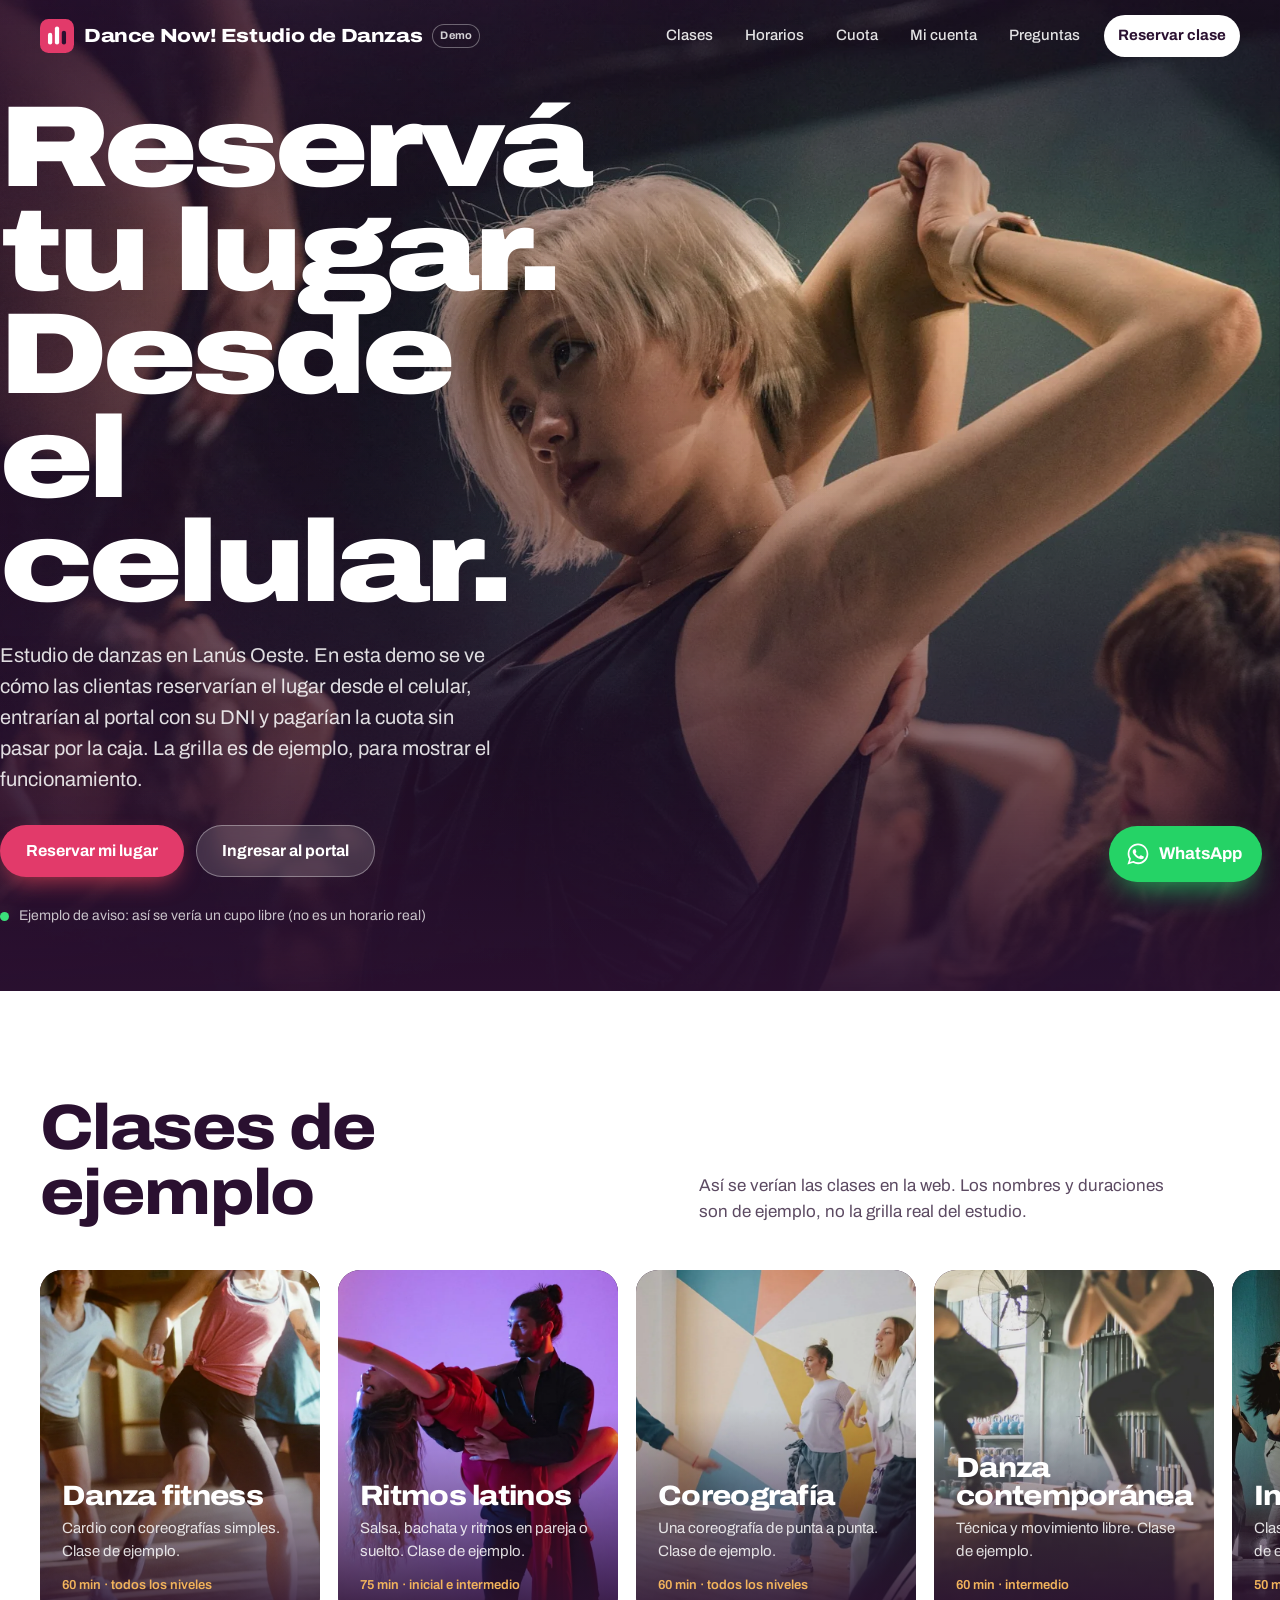
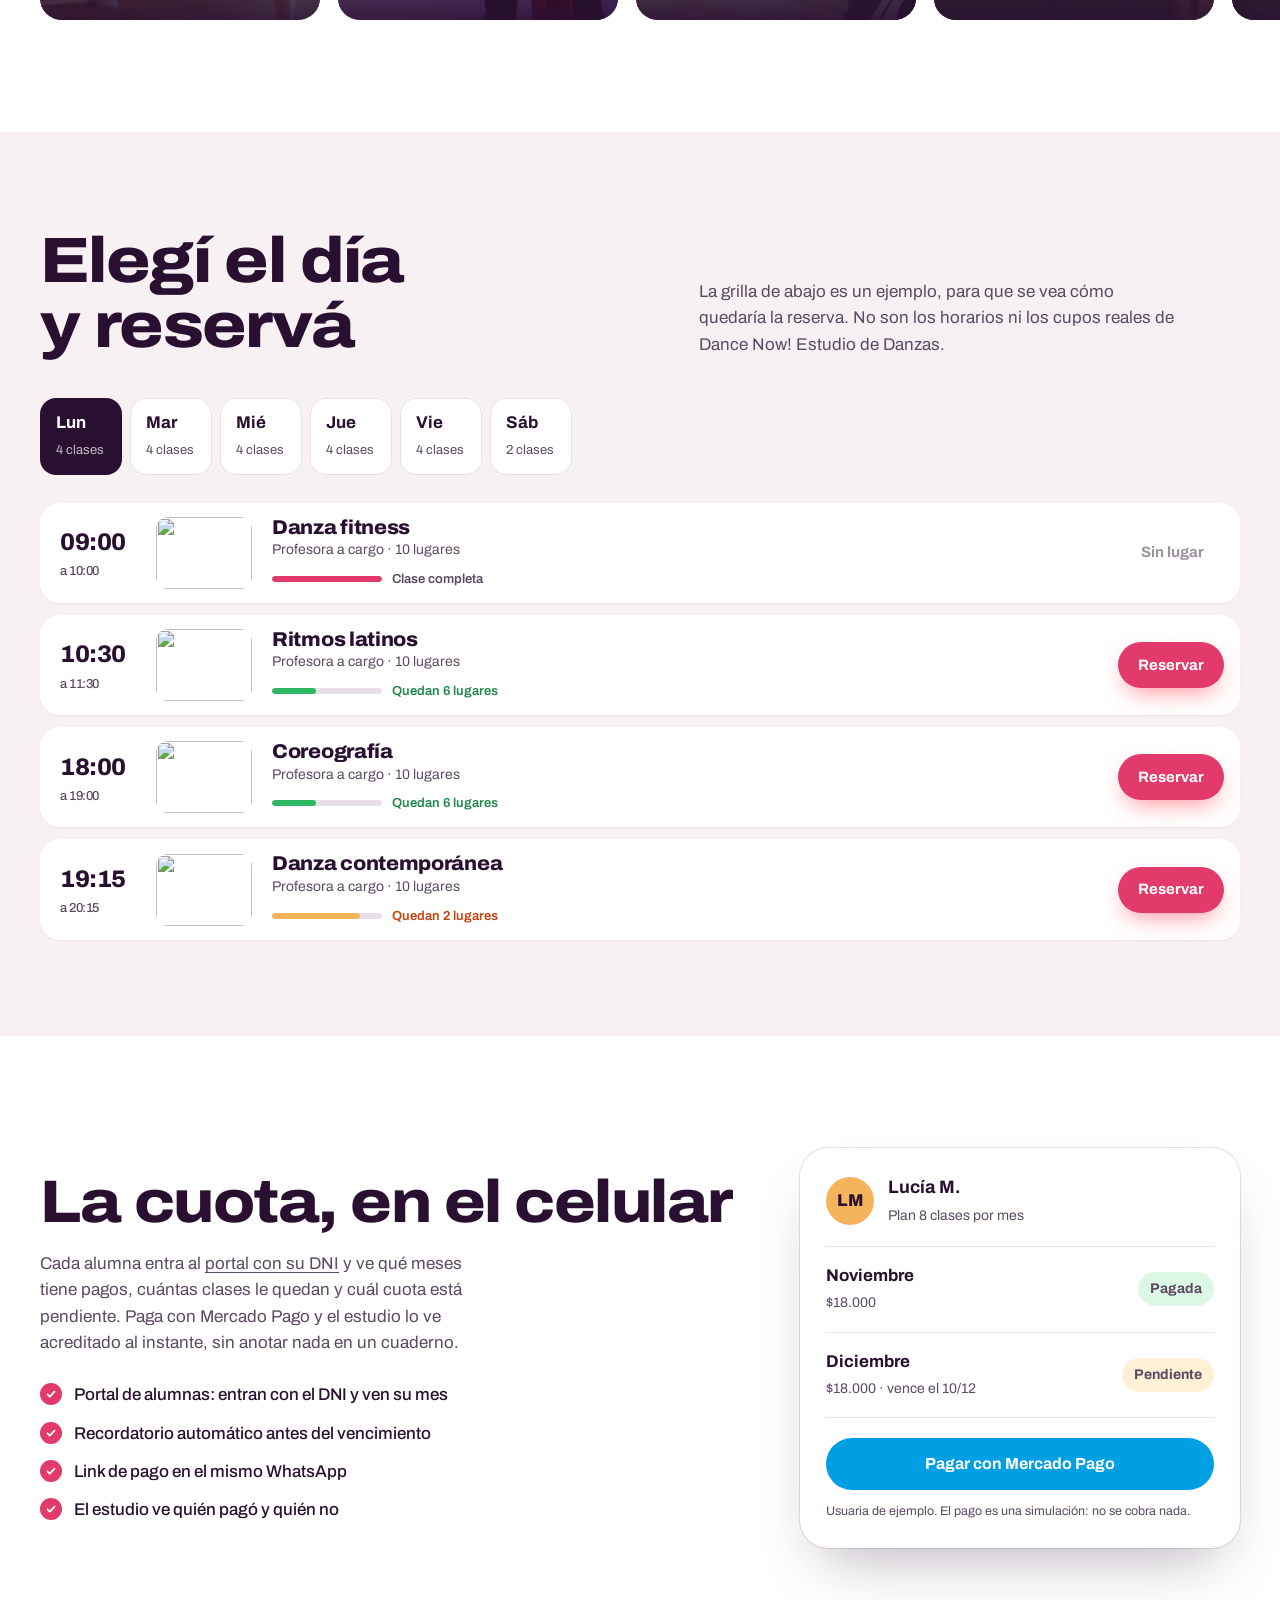
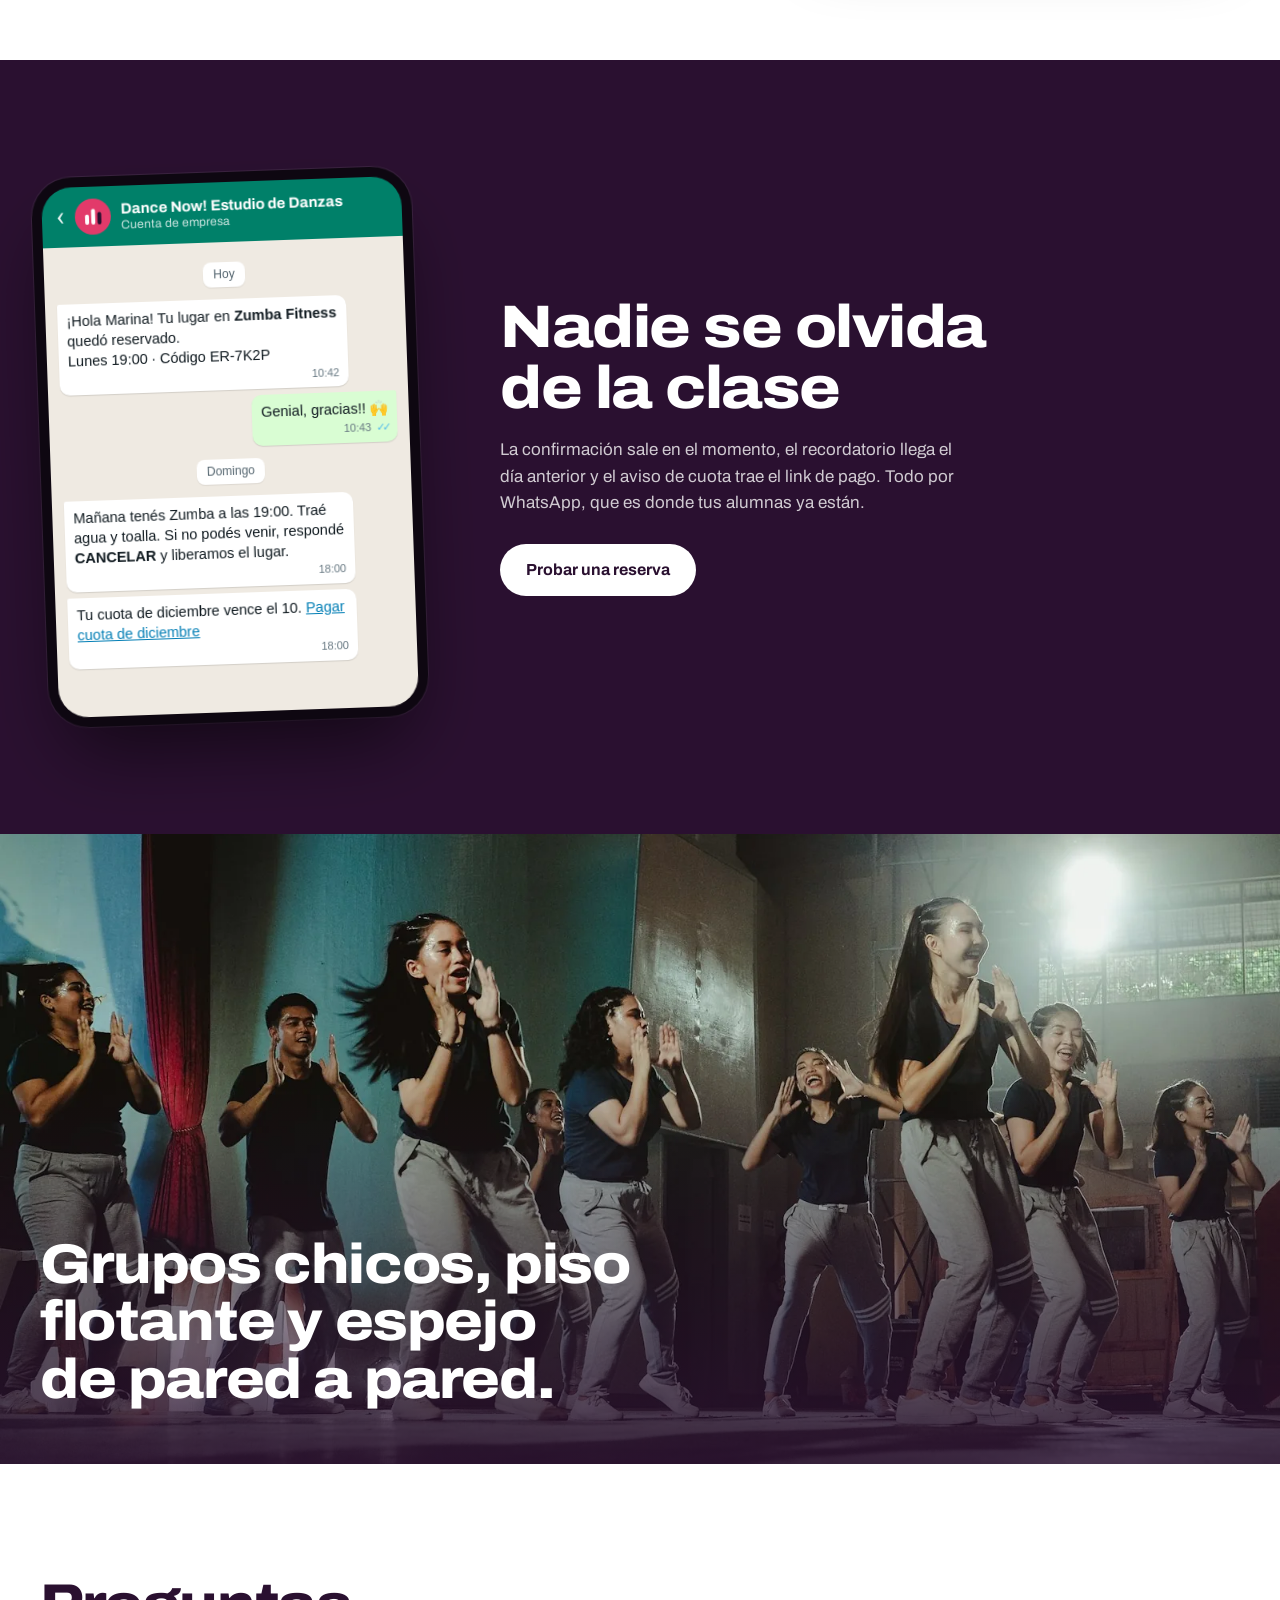
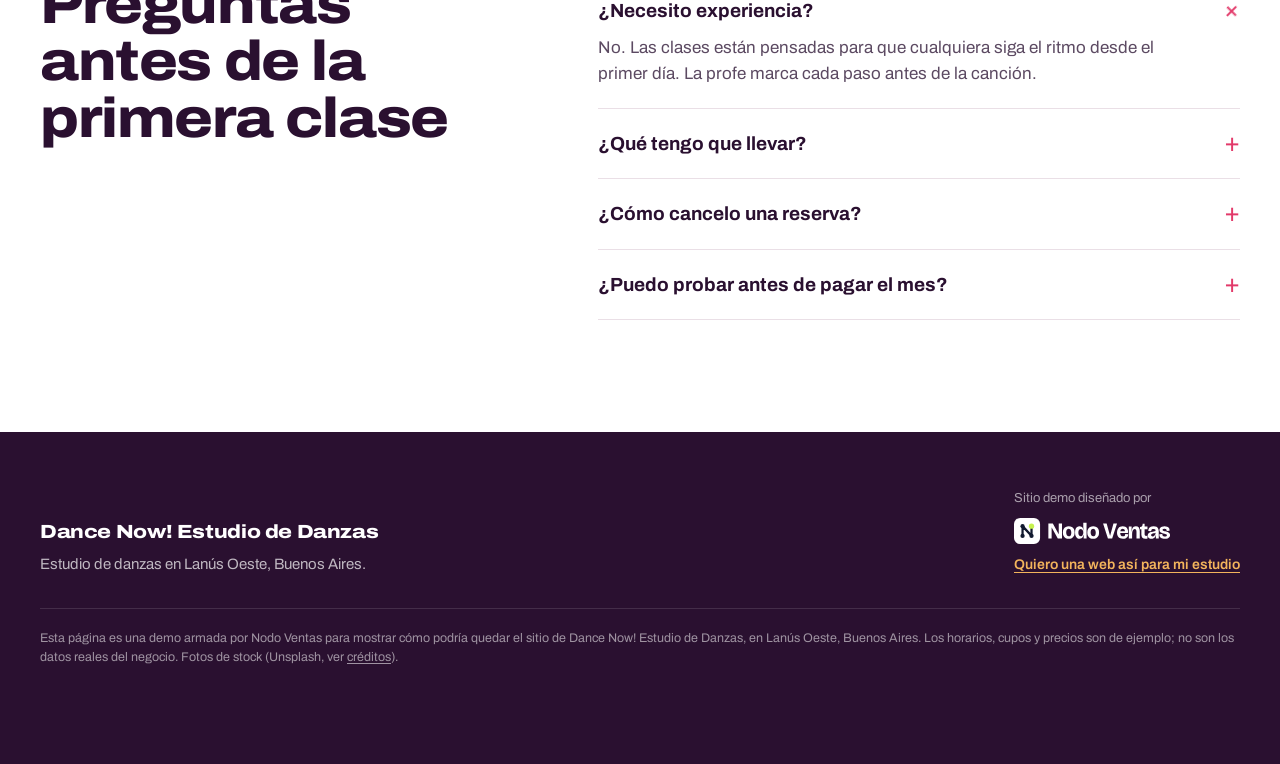
==== index.html @ 541736d0 "Demo personalizada de Nodo Ventas: demo-dance-now-lanus" ====
<!DOCTYPE html>
<html lang="es-AR">
<head>
  <meta charset="utf-8">
  <meta name="viewport" content="width=device-width, initial-scale=1, viewport-fit=cover">
  <title>Dance Now! Estudio de Danzas · Lanús Oeste</title>
  <meta name="description" content="Demo de Nodo Ventas para Dance Now! Estudio de Danzas, estudio de danzas en Lanús Oeste: reserva desde el celular, portal y cuota. Horarios y precios de ejemplo.">
  <meta name="robots" content="noindex, nofollow">
  <meta name="theme-color" content="#2A1030">
  <link rel="icon" href="favicon.svg" type="image/svg+xml">
  <link rel="preconnect" href="https://fonts.googleapis.com">
  <link rel="preconnect" href="https://fonts.gstatic.com" crossorigin>
  <link href="https://fonts.googleapis.com/css2?family=Archivo:wdth,wght@62..125,400..900&display=swap" rel="stylesheet">
  <link rel="preload" as="image" href="img/hero.webp">
  <link rel="stylesheet" href="styles.css">
</head>
<body>
  <a class="skip" href="#contenido">Saltar al contenido</a>

  <header class="site-header" id="top">
    <div class="wrap header-inner">
      <a class="brand" href="#inicio" aria-label="Dance Now! Estudio de Danzas, inicio">
        <svg class="brand-mark" viewBox="0 0 64 64" aria-hidden="true"><rect width="64" height="64" rx="16" fill="#E23A6A"/><rect x="15" y="26" width="8" height="22" rx="4" fill="#fff"/><rect x="28" y="14" width="8" height="34" rx="4" fill="#fff"/><rect x="41" y="22" width="8" height="26" rx="4" fill="#2A1030"/></svg>
        <span class="brand-name">Dance Now! Estudio de Danzas</span>
      </a>
      <a class="demo-tag" href="oferta/" title="Sitio demo hecho por Nodo Ventas">Demo</a>
      <button class="menu-btn" type="button" aria-expanded="false" aria-controls="nav" aria-label="Abrir menú"><span></span><span></span></button>
      <nav class="nav" id="nav">
        <a href="#clases">Clases</a>
        <a href="#horarios">Horarios</a>
        <a href="#cuota">Cuota</a>
        <a href="mi-cuenta/">Mi cuenta</a>
        <a href="#preguntas">Preguntas</a>
        <a class="nav-cta" href="#horarios">Reservar clase</a>
      </nav>
    </div>
  </header>

  <main id="contenido">
    <section class="hero" id="inicio">
      <img class="hero-img" src="img/hero.webp" alt="Alumna bailando con los brazos en alto en una clase" width="1920" height="1280" fetchpriority="high">
      <div class="hero-shade" aria-hidden="true"></div>
      <div class="wrap hero-inner no-video">
        <div class="hero-copy">
        <h1 class="hero-title"><span>Reservá tu lugar.</span> <span>Desde el celular.</span></h1>
        <p class="hero-lead">Estudio de danzas en Lanús Oeste. En esta demo se ve cómo las clientas reservarían el lugar desde el celular, entrarían al portal con su DNI y pagarían la cuota sin pasar por la caja. La grilla es de ejemplo, para mostrar el funcionamiento.</p>
        <div class="hero-actions">
          <a class="btn btn-coral" href="#horarios">Reservar mi lugar</a>
          <a class="btn btn-glass" href="mi-cuenta/">Ingresar al portal</a>
        </div>
        <p class="hero-meta"><span class="live-dot" aria-hidden="true"></span> Ejemplo de aviso: así se vería un cupo libre (no es un horario real)</p>
        </div>
      </div>
    </section>

    <section class="clases" id="clases" aria-labelledby="clases-title">
      <div class="wrap section-head">
        <h2 id="clases-title">Clases de ejemplo</h2>
        <p>Así se verían las clases en la web. Los nombres y duraciones son de ejemplo, no la grilla real del estudio.</p>
      </div>
      <div class="rail" tabindex="0" aria-label="Clases del estudio">
        <article class="class-tile">
          <img src="img/clase-zumba.webp" alt="Grupo de alumnas bailando en un salón con piso de madera" loading="lazy" width="1200" height="900">
          <div class="tile-copy"><h3>Danza fitness</h3><p>Cardio con coreografías simples. Clase de ejemplo.</p><span class="tile-meta">60 min · todos los niveles</span></div>
        </article>
        <article class="class-tile">
          <img src="img/clase-latino.webp" alt="Pareja bailando un ritmo latino" loading="lazy" width="1200" height="900">
          <div class="tile-copy"><h3>Ritmos latinos</h3><p>Salsa, bachata y ritmos en pareja o suelto. Clase de ejemplo.</p><span class="tile-meta">75 min · inicial e intermedio</span></div>
        </article>
        <article class="class-tile">
          <img src="img/clase-coreo.webp" alt="Grupo bailando una coreografía en el estudio" loading="lazy" width="1200" height="900">
          <div class="tile-copy"><h3>Coreografía</h3><p>Una coreografía de punta a punta. Clase de ejemplo.</p><span class="tile-meta">60 min · todos los niveles</span></div>
        </article>
        <article class="class-tile">
          <img src="img/clase-funcional.webp" alt="Alumna entrenando con intensidad" loading="lazy" width="1200" height="900">
          <div class="tile-copy"><h3>Danza contemporánea</h3><p>Técnica y movimiento libre. Clase de ejemplo.</p><span class="tile-meta">60 min · intermedio</span></div>
        </article>
        <article class="class-tile">
          <img src="img/grupo-hiphop.webp" alt="Grupo frente al espejo" loading="lazy" width="1200" height="900">
          <div class="tile-copy"><h3>Infantil</h3><p>Clases para nenes y nenas. Clase de ejemplo.</p><span class="tile-meta">50 min · inicial</span></div>
        </article>
        <article class="class-tile">
          <img src="img/clase-stretch.webp" alt="Alumna estirando" loading="lazy" width="1200" height="900">
          <div class="tile-copy"><h3>Estiramiento</h3><p>Movilidad y cierre. Clase de ejemplo.</p><span class="tile-meta">45 min · todos los niveles</span></div>
        </article>
      </div>
    </section>

    <section class="horarios" id="horarios" aria-labelledby="horarios-title">
      <div class="wrap">
        <div class="section-head">
          <h2 id="horarios-title">Elegí el día y reservá</h2>
          <p>La grilla de abajo es un ejemplo, para que se vea cómo quedaría la reserva. No son los horarios ni los cupos reales de Dance Now! Estudio de Danzas.</p>
        </div>
        <div class="days" role="tablist" aria-label="Día de la semana" id="days"></div>
        <div class="schedule" id="schedule" role="tabpanel" aria-live="polite"></div>
      </div>
    </section>

    <section class="cuota" id="cuota" aria-labelledby="cuota-title">
      <div class="wrap cuota-grid">
        <div class="cuota-copy">
          <h2 id="cuota-title">La cuota, en el celular</h2>
          <p>Cada alumna entra al <a href="mi-cuenta/">portal con su DNI</a> y ve qué meses tiene pagos, cuántas clases le quedan y cuál cuota está pendiente. Paga con Mercado Pago y el estudio lo ve acreditado al instante, sin anotar nada en un cuaderno.</p>
          <ul class="ticks">
            <li>Portal de alumnas: entran con el DNI y ven su mes</li>
            <li>Recordatorio automático antes del vencimiento</li>
            <li>Link de pago en el mismo WhatsApp</li>
            <li>El estudio ve quién pagó y quién no</li>
          </ul>
        </div>
        <div class="account" aria-label="Cuenta de alumna de ejemplo">
          <div class="account-head">
            <div class="avatar" aria-hidden="true">LM</div>
            <div><strong>Lucía M.</strong><span>Plan 8 clases por mes</span></div>
          </div>
          <div class="fee-row"><div><strong>Noviembre</strong><span>$18.000</span></div><span class="badge badge-ok">Pagada</span></div>
          <div class="fee-row" id="fee-dic"><div><strong>Diciembre</strong><span>$18.000 · vence el 10/12</span></div><span class="badge badge-pend" id="badge-dic">Pendiente</span></div>
          <button class="btn btn-mp" type="button" id="btn-mp">Pagar con Mercado Pago</button>
          <p class="fine-print">Usuaria de ejemplo. El pago es una simulación: no se cobra nada.</p>
        </div>
      </div>
    </section>

    <section class="avisos" aria-labelledby="avisos-title">
      <div class="wrap avisos-grid">
        <div class="phone" aria-hidden="true">
          <div class="wa-top"><span class="wa-back">‹</span><span class="wa-ava"><svg viewBox="0 0 64 64"><rect width="64" height="64" rx="32" fill="#E23A6A"/><rect x="18" y="28" width="7" height="18" rx="3.5" fill="#fff"/><rect x="29" y="18" width="7" height="28" rx="3.5" fill="#fff"/><rect x="40" y="24" width="7" height="22" rx="3.5" fill="#2A1030"/></svg></span><span class="wa-name"><b>Dance Now! Estudio de Danzas</b><small>Cuenta de empresa</small></span></div>
          <div class="wa-body">
            <div class="wa-day">Hoy</div>
            <div class="bubble in"><p>¡Hola Marina! Tu lugar en <b>Zumba Fitness</b> quedó reservado.<br>Lunes 19:00 · Código ER-7K2P</p><time>10:42</time></div>
            <div class="bubble out"><p>Genial, gracias!! 🙌</p><time>10:43 <span class="ticks-blue">✓✓</span></time></div>
            <div class="wa-day">Domingo</div>
            <div class="bubble in"><p>Mañana tenés Zumba a las 19:00. Traé agua y toalla. Si no podés venir, respondé <b>CANCELAR</b> y liberamos el lugar.</p><time>18:00</time></div>
            <div class="bubble in"><p>Tu cuota de diciembre vence el 10. <span class="wa-link">Pagar cuota de diciembre</span></p><time>18:00</time></div>
          </div>
        </div>
        <div class="avisos-copy">
          <h2 id="avisos-title">Nadie se olvida de la clase</h2>
          <p>La confirmación sale en el momento, el recordatorio llega el día anterior y el aviso de cuota trae el link de pago. Todo por WhatsApp, que es donde tus alumnas ya están.</p>
          <a class="btn btn-ink" href="#horarios">Probar una reserva</a>
        </div>
      </div>
    </section>

    <section class="sala" aria-label="El estudio">
      <img src="img/grupo-hiphop.webp" alt="Grupo bailando una coreografía frente al espejo" loading="lazy" width="1600" height="1000">
      <div class="wrap sala-copy">
        <h2>Grupos chicos, piso flotante y espejo de pared a pared.</h2>
      </div>
    </section>

    <section class="faq" id="preguntas" aria-labelledby="faq-title">
      <div class="wrap faq-grid">
        <h2 id="faq-title">Preguntas antes de la primera clase</h2>
        <div>
          <details open><summary>¿Necesito experiencia?</summary><p>No. Las clases están pensadas para que cualquiera siga el ritmo desde el primer día. La profe marca cada paso antes de la canción.</p></details>
          <details><summary>¿Qué tengo que llevar?</summary><p>Zapatillas cómodas, ropa para moverte, agua y una toalla chica. Las colchonetas las pone el estudio.</p></details>
          <details><summary>¿Cómo cancelo una reserva?</summary><p>Respondé CANCELAR al WhatsApp de confirmación hasta 2 horas antes. El lugar se libera para otra alumna.</p></details>
          <details><summary>¿Puedo probar antes de pagar el mes?</summary><p>Sí, la primera clase es de prueba. Reservala como cualquier otra y avisanos que es tu primera vez.</p></details>
        </div>
      </div>
    </section>
  </main>

  <footer class="site-footer">
    <div class="wrap footer-grid">
      <div class="footer-brand">
        <span class="brand-name">Dance Now! Estudio de Danzas</span>
        <p>Estudio de danzas en Lanús Oeste, Buenos Aires.</p>
      </div>
      <div class="made-by">
        <span>Sitio demo diseñado por</span>
        <a href="oferta/" aria-label="Nodo Ventas, ver la oferta"><img src="img/nodo/nodo-ventas-logo-blanco.svg" alt="Nodo Ventas" width="150" height="25"></a>
        <a class="made-link" href="oferta/">Quiero una web así para mi estudio</a>
      </div>
    </div>
    <p class="wrap legal">Esta página es una demo armada por Nodo Ventas para mostrar cómo podría quedar el sitio de Dance Now! Estudio de Danzas, en Lanús Oeste, Buenos Aires. Los horarios, cupos y precios son de ejemplo; no son los datos reales del negocio. Fotos de stock (Unsplash, ver <a href="CREDITS.md">créditos</a>).</p>
  </footer>

  <a class="wa-float" href="https://wa.me/5491100000000?text=Hola%21%20Quiero%20reservar%20una%20clase%20de%20prueba" id="btn-wa" target="_blank" rel="noopener" aria-label="Escribir por WhatsApp">
    <svg viewBox="0 0 32 32" aria-hidden="true"><path fill="currentColor" d="M16 3C9 3 3.3 8.6 3.3 15.6c0 2.4.7 4.7 1.9 6.7L3 29l6.9-2.1c1.9 1 4 1.6 6.1 1.6 7 0 12.7-5.6 12.7-12.6S23 3 16 3zm0 23.2c-1.9 0-3.8-.5-5.4-1.5l-.4-.2-4.1 1.2 1.2-4-.3-.4a10.4 10.4 0 0 1-1.6-5.6C5.4 9.9 10.1 5.3 16 5.3s10.6 4.6 10.6 10.3S21.9 26.2 16 26.2zm5.8-7.7c-.3-.2-1.9-.9-2.2-1-.3-.1-.5-.2-.7.2-.2.3-.8 1-1 1.2-.2.2-.4.2-.7.1-.3-.2-1.3-.5-2.5-1.6-.9-.8-1.6-1.8-1.7-2.1-.2-.3 0-.5.1-.6l.5-.6c.2-.2.2-.3.3-.6.1-.2 0-.4 0-.6l-1-2.4c-.3-.6-.5-.5-.7-.5h-.6c-.2 0-.6.1-.9.4-.3.3-1.2 1.1-1.2 2.7s1.2 3.2 1.4 3.4c.2.2 2.4 3.6 5.8 5 2.9 1.1 3.4.9 4 .8.6-.1 1.9-.8 2.2-1.5.3-.8.3-1.4.2-1.5-.1-.2-.3-.3-.6-.4z"/></svg>
    <span>WhatsApp</span>
  </a>

  <div class="modal" id="modal-reserva" hidden>
    <div class="sheet" role="dialog" aria-modal="true" aria-labelledby="reserva-titulo">
      <button class="sheet-x" type="button" data-close aria-label="Cerrar">×</button>
      <div id="reserva-form">
        <h2 id="reserva-titulo">Reservar lugar</h2>
        <p class="class-resume" id="reserva-resumen"></p>
        <label for="nombre">Tu nombre</label>
        <input id="nombre" name="nombre" autocomplete="name" required placeholder="Marina López">
        <label for="whatsapp">Tu WhatsApp</label>
        <input id="whatsapp" name="whatsapp" inputmode="tel" autocomplete="tel" required placeholder="362 455-0000">
        <button class="btn btn-coral btn-block" type="button" id="btn-confirmar">Confirmar reserva</button>
        <p class="fine-print">Demo: los datos quedan solo en este celular y no se envía ningún mensaje.</p>
      </div>
      <div id="reserva-ok" hidden>
        <div class="ok-head">
          <span class="ok-check" aria-hidden="true"><svg viewBox="0 0 24 24"><path d="M5 12.5l4.2 4.2L19 7" fill="none" stroke="currentColor" stroke-width="2.6" stroke-linecap="round" stroke-linejoin="round"/></svg></span>
          <div><h2>Lugar reservado</h2><p class="class-resume" id="ok-resumen"></p></div>
        </div>
        <p class="wa-label">Este WhatsApp le llega a la alumna:</p>
        <div class="wa-mini">
          <div class="wa-top"><span class="wa-ava"><svg viewBox="0 0 64 64"><rect width="64" height="64" rx="32" fill="#E23A6A"/><rect x="18" y="28" width="7" height="18" rx="3.5" fill="#fff"/><rect x="29" y="18" width="7" height="28" rx="3.5" fill="#fff"/><rect x="40" y="24" width="7" height="22" rx="3.5" fill="#2A1030"/></svg></span><span class="wa-name"><b>Dance Now! Estudio de Danzas</b><small>en línea</small></span></div>
          <div class="wa-body"><div class="bubble in" id="ok-wa"></div></div>
        </div>
        <button class="btn btn-ink btn-block" type="button" data-close>Listo</button>
      </div>
    </div>
  </div>

  <div class="modal" id="modal-pago" hidden>
    <div class="sheet" role="dialog" aria-modal="true" aria-labelledby="pago-titulo">
      <button class="sheet-x" type="button" data-close aria-label="Cerrar">×</button>
      <div id="pago-form">
        <h2 id="pago-titulo">Cuota de diciembre</h2>
        <p class="pay-amount">$18.000</p>
        <p class="class-resume">Plan 8 clases · Dance Now! Estudio de Danzas</p>
        <fieldset class="pay-methods">
          <legend>Medio de pago</legend>
          <label><input type="radio" name="pm" checked> Dinero en cuenta de Mercado Pago</label>
          <label><input type="radio" name="pm"> Tarjeta de débito o crédito</label>
        </fieldset>
        <button class="btn btn-mp btn-block" type="button" id="btn-pagar">Pagar $18.000</button>
        <p class="fine-print">Simulación de demo: no se abre un checkout real ni se cobra nada.</p>
      </div>
      <div id="pago-ok" hidden>
        <div class="ok-head">
          <span class="ok-check" aria-hidden="true"><svg viewBox="0 0 24 24"><path d="M5 12.5l4.2 4.2L19 7" fill="none" stroke="currentColor" stroke-width="2.6" stroke-linecap="round" stroke-linejoin="round"/></svg></span>
          <div><h2>Pago aprobado</h2><p class="class-resume">Diciembre quedó acreditado en tu cuenta.</p></div>
        </div>
        <button class="btn btn-ink btn-block" type="button" data-close>Volver</button>
      </div>
    </div>
  </div>

  <script src="app.js"></script>
</body>
</html>
---- styles.css ----
:root {
  --plum: #2A1030;
  --plum-2: #3D1848;
  --coral: #E23A6A;
  --coral-ink: #C41F52;
  --amber: #F3B45C;
  --paper: #FFFFFF;
  --mist: #F7F1F4;
  --ink: #2A1030;
  --ink-soft: #5C4A62;
  --line: #EADFE6;
  --mp: #009EE3;
  --wa: #25D366;
  --font: "Archivo", "Helvetica Neue", Arial, sans-serif;
  --max: 1200px;
  --ease: cubic-bezier(.16, 1, .3, 1);
}
*, *::before, *::after { box-sizing: border-box; }
html { scroll-behavior: smooth; -webkit-text-size-adjust: 100%; }
@media (prefers-reduced-motion: reduce) { html { scroll-behavior: auto; } *, *::before, *::after { animation: none !important; transition: none !important; } }
body { margin: 0; background: var(--paper); color: var(--ink); font-family: var(--font); font-size: 17px; line-height: 1.55; -webkit-font-smoothing: antialiased; font-variation-settings: "wdth" 100; }
::selection { background: var(--coral); color: #fff; }
img { max-width: 100%; display: block; }
a { color: inherit; text-underline-offset: .18em; }
button, input { font: inherit; color: inherit; }
button { cursor: pointer; }
:focus-visible { outline: 3px solid var(--amber); outline-offset: 3px; border-radius: 6px; }
h1, h2, h3 { margin: 0; line-height: 1.02; letter-spacing: -0.025em; font-weight: 800; font-stretch: 112%; font-variation-settings: "wdth" 112; text-wrap: balance; }
p { margin: 0; }
.wrap { width: min(var(--max), calc(100% - 40px)); margin-inline: auto; }
.skip { position: absolute; left: 12px; top: -48px; z-index: 100; background: var(--amber); color: var(--ink); padding: 8px 12px; border-radius: 8px; }
.skip:focus { top: 12px; }

/* header */
.site-header { position: fixed; inset: 0 0 auto; z-index: 40; color: #fff; transition: background .4s var(--ease), box-shadow .4s var(--ease); }
.site-header.solid { background: rgba(36, 16, 43, .92); backdrop-filter: saturate(1.4) blur(14px); box-shadow: 0 1px 0 rgba(255,255,255,.08); }
.header-inner { display: flex; align-items: center; justify-content: space-between; min-height: 72px; gap: 16px; }
.brand { display: inline-flex; align-items: center; gap: 10px; text-decoration: none; }
.brand-mark { width: 34px; height: 34px; }
.brand-name { font-weight: 800; font-size: 19px; letter-spacing: -0.02em; font-variation-settings: "wdth" 118; }
.nav { display: flex; align-items: center; gap: 4px; }
.nav a { text-decoration: none; font-size: 15px; font-weight: 500; padding: 9px 14px; border-radius: 999px; opacity: .88; transition: background .2s, opacity .2s; }
.nav a:hover { opacity: 1; background: rgba(255,255,255,.1); }
.nav .nav-cta { background: #fff; color: var(--plum); font-weight: 700; opacity: 1; margin-left: 6px; }
.nav .nav-cta:hover { background: var(--amber); }
.menu-btn { display: none; width: 44px; height: 44px; border: 0; border-radius: 12px; background: rgba(255,255,255,.12); position: relative; }
.menu-btn span { position: absolute; left: 13px; right: 13px; height: 2px; background: #fff; border-radius: 2px; transition: transform .3s var(--ease); }
.menu-btn span:first-child { top: 17px; } .menu-btn span:last-child { top: 25px; }
.menu-btn[aria-expanded="true"] span:first-child { transform: translateY(4px) rotate(45deg); }
.menu-btn[aria-expanded="true"] span:last-child { transform: translateY(-4px) rotate(-45deg); }
@media (max-width: 860px) {
  .menu-btn { display: block; }
  .nav { position: absolute; top: 72px; left: 12px; right: 12px; flex-direction: column; align-items: stretch; padding: 10px; border-radius: 18px; background: var(--plum); box-shadow: 0 24px 48px rgba(0,0,0,.35); opacity: 0; transform: translateY(-8px); pointer-events: none; transition: opacity .25s var(--ease), transform .25s var(--ease); }
  .nav.open { opacity: 1; transform: none; pointer-events: auto; }
  .nav a { padding: 14px 16px; font-size: 17px; }
  .nav .nav-cta { margin: 6px 0 0; text-align: center; }
}

/* buttons */
.btn { display: inline-flex; align-items: center; justify-content: center; gap: 8px; min-height: 52px; padding: 0 26px; border-radius: 999px; border: 0; font-weight: 700; font-size: 16px; text-decoration: none; transition: transform .2s var(--ease), background .2s, box-shadow .2s; }
.btn:active { transform: scale(.97); }
.btn-coral { background: var(--coral); color: #fff; box-shadow: 0 10px 24px -8px rgba(255,77,94,.7); }
.btn-coral:hover { background: var(--coral-ink); }
.btn-glass { background: rgba(255,255,255,.14); color: #fff; backdrop-filter: blur(8px); box-shadow: inset 0 0 0 1px rgba(255,255,255,.35); }
.btn-glass:hover { background: rgba(255,255,255,.24); }
.btn-ink { background: var(--plum); color: #fff; }
.btn-ink:hover { background: var(--plum-2); }
.btn-mp { background: var(--mp); color: #fff; }
.btn-mp:hover { background: #0088c4; }
.btn-ghost { background: transparent; box-shadow: inset 0 0 0 1.5px var(--line); color: var(--ink); }
.btn-block { width: 100%; }
.btn[disabled] { opacity: .45; cursor: not-allowed; box-shadow: none; }

/* hero */
.hero { position: relative; min-height: 100svh; display: flex; align-items: flex-end; color: #fff; overflow: hidden; background: var(--plum); }
.hero-img { position: absolute; inset: 0; width: 100%; height: 100%; object-fit: cover; object-position: 62% 30%; transform: scale(1.06); animation: settle 1.8s var(--ease) forwards; }
.hero-shade { position: absolute; inset: 0; background: linear-gradient(180deg, rgba(42, 16, 48,.55) 0%, rgba(42, 16, 48,0) 28%, rgba(42, 16, 48,.2) 50%, rgba(42, 16, 48,.94) 100%), linear-gradient(90deg, rgba(42, 16, 48,.7) 0%, rgba(42, 16, 48,0) 65%); }
.hero-inner { position: relative; padding: 96px 0 64px; display: grid; grid-template-columns: 1.15fr minmax(260px, 360px); gap: 40px; align-items: end; width: 100%; }
.hero-video { width: min(100%, 360px); aspect-ratio: 9 / 16; justify-self: end; border-radius: 22px; overflow: hidden; background: #000; box-shadow: 0 28px 60px -18px rgba(0,0,0,.7), 0 0 0 1px rgba(255,255,255,.14); }
.hero-video video { width: 100%; height: 100%; display: block; object-fit: contain; background: #000; }
.hero-copy { min-width: 0; }
.hero-title { font-size: clamp(50px, 9vw, 124px); line-height: .9; letter-spacing: -0.035em; font-weight: 900; font-variation-settings: "wdth" 125; max-width: 11ch; }
.hero-title span { display: inline-block; opacity: 0; transform: translateY(.35em); animation: rise .9s var(--ease) forwards; }
.hero-title span:nth-child(2) { animation-delay: .12s; }
.hero-title span:nth-child(3) { animation-delay: .24s; color: var(--amber); }
.hero-lead { max-width: 46ch; margin-top: 26px; font-size: clamp(17px, 1.6vw, 20px); color: rgba(255,255,255,.86); }
.hero-actions { display: flex; flex-wrap: wrap; gap: 12px; margin-top: 30px; }
.hero-meta { display: flex; align-items: center; gap: 10px; margin-top: 28px; font-size: 14px; color: rgba(255,255,255,.75); }
.live-dot { width: 9px; height: 9px; border-radius: 50%; background: #3BE07A; box-shadow: 0 0 0 0 rgba(59,224,122,.6); animation: pulse 2s infinite; }
@keyframes settle { to { transform: scale(1); } }
@keyframes rise { to { opacity: 1; transform: none; } }
@keyframes pulse { 70% { box-shadow: 0 0 0 10px rgba(59,224,122,0); } 100% { box-shadow: 0 0 0 0 rgba(59,224,122,0); } }

/* sections */
section { scroll-margin-top: 72px; }
.section-head { display: grid; grid-template-columns: 1.1fr 1fr; gap: 24px 64px; align-items: end; margin-bottom: 40px; }
.section-head h2 { font-size: clamp(36px, 5vw, 64px); }
.section-head p { color: var(--ink-soft); max-width: 48ch; }
@media (max-width: 860px) { .section-head { grid-template-columns: 1fr; margin-bottom: 28px; } }

.clases { padding: 104px 0 88px; }
.rail { display: grid; grid-auto-flow: column; grid-auto-columns: minmax(280px, 31%); gap: 18px; overflow-x: auto; scroll-snap-type: x mandatory; padding: 4px max(20px, calc((100% - var(--max)) / 2)) 24px; scroll-padding-inline: max(20px, calc((100% - var(--max)) / 2)); scrollbar-width: thin; scrollbar-color: var(--coral) var(--mist); }
.rail::-webkit-scrollbar { height: 6px; } .rail::-webkit-scrollbar-thumb { background: var(--coral); border-radius: 6px; } .rail::-webkit-scrollbar-track { background: var(--mist); }
@media (max-width: 860px) { .rail { grid-auto-columns: 78%; } }
.class-tile { position: relative; scroll-snap-align: start; border-radius: 22px; overflow: hidden; aspect-ratio: 4 / 5; background: var(--plum); color: #fff; isolation: isolate; }
.class-tile img { position: absolute; inset: 0; width: 100%; height: 100%; object-fit: cover; transition: transform .8s var(--ease); z-index: -1; }
.class-tile::after { content: ""; position: absolute; inset: 0; z-index: -1; background: linear-gradient(180deg, rgba(42, 16, 48,0) 40%, rgba(42, 16, 48,.92) 100%); }
.class-tile:hover img { transform: scale(1.05); }
.tile-copy { position: absolute; inset: auto 0 0; padding: 22px; }
.tile-copy h3 { font-size: 28px; }
.tile-copy p { margin-top: 6px; color: rgba(255,255,255,.85); font-size: 15px; }
.tile-meta { display: inline-block; margin-top: 12px; font-size: 13px; font-weight: 600; color: var(--amber); }

/* horarios */
.horarios { padding: 96px 0; background: var(--mist); }
.days { display: flex; gap: 8px; overflow-x: auto; padding-bottom: 6px; margin-bottom: 22px; scrollbar-width: none; }
.days::-webkit-scrollbar { display: none; }
.day { flex: 0 0 auto; min-width: 82px; padding: 12px 16px; border-radius: 16px; border: 0; background: #fff; color: var(--ink); text-align: left; box-shadow: inset 0 0 0 1px var(--line); transition: background .2s, color .2s; }
.day b { display: block; font-size: 17px; }
.day small { color: var(--ink-soft); font-size: 13px; }
.day[aria-selected="true"] { background: var(--plum); color: #fff; box-shadow: none; }
.day[aria-selected="true"] small { color: rgba(255,255,255,.7); }
.schedule { display: grid; gap: 12px; }
.slot { display: grid; grid-template-columns: 76px 96px 1fr auto; align-items: center; gap: 20px; padding: 14px 16px 14px 20px; border-radius: 20px; background: #fff; box-shadow: 0 1px 2px rgba(42, 16, 48,.06); animation: rise .5s var(--ease) both; opacity: 0; transform: translateY(8px); }
.slot:nth-child(2) { animation-delay: .05s; } .slot:nth-child(3) { animation-delay: .1s; }
.slot-time { font-size: 24px; font-weight: 800; font-variant-numeric: tabular-nums; letter-spacing: -0.02em; }
.slot-time small { display: block; font-size: 13px; font-weight: 500; color: var(--ink-soft); }
.slot img { width: 96px; height: 72px; object-fit: cover; border-radius: 12px; }
.slot h3 { font-size: 20px; letter-spacing: -0.015em; font-variation-settings: "wdth" 105; }
.slot-sub { color: var(--ink-soft); font-size: 14px; margin-top: 2px; }
.spots { display: flex; align-items: center; gap: 10px; margin-top: 8px; font-size: 13px; font-weight: 600; }
.bar { width: 110px; height: 6px; border-radius: 6px; background: var(--line); overflow: hidden; }
.bar i { display: block; height: 100%; background: var(--coral); border-radius: 6px; }
.spots.ok { color: #1F8A4C; } .spots.ok .bar i { background: #2EB866; }
.spots.warn { color: #C2410C; } .spots.warn .bar i { background: var(--amber); }
.spots.full { color: var(--ink-soft); }
.slot .btn { min-height: 46px; padding: 0 20px; font-size: 15px; }
@media (max-width: 720px) {
  .slot { grid-template-columns: 64px 1fr; grid-template-areas: "time info" "btn btn"; gap: 12px 14px; padding: 16px; }
  .slot img { display: none; }
  .slot-time { grid-area: time; font-size: 21px; }
  .slot-info { grid-area: info; }
  .slot .btn { grid-area: btn; width: 100%; }
}

/* cuota */
.cuota { padding: 112px 0; }
.cuota-grid { display: grid; grid-template-columns: 1fr minmax(320px, 440px); gap: 64px; align-items: center; }
.cuota-copy h2, .avisos-copy h2 { font-size: clamp(36px, 5vw, 60px); }
.cuota-copy > p, .avisos-copy > p { margin-top: 18px; color: var(--ink-soft); max-width: 46ch; }
.ticks { list-style: none; padding: 0; margin: 26px 0 0; display: grid; gap: 12px; }
.ticks li { display: flex; gap: 12px; align-items: flex-start; font-weight: 500; }
.ticks li::before { content: ""; flex: 0 0 22px; height: 22px; border-radius: 50%; background: var(--coral) url("data:image/svg+xml,%3Csvg xmlns='http://www.w3.org/2000/svg' viewBox='0 0 24 24'%3E%3Cpath d='M6 12.5l4 4L18 8' fill='none' stroke='white' stroke-width='3' stroke-linecap='round' stroke-linejoin='round'/%3E%3C/svg%3E") center/14px no-repeat; margin-top: 1px; }
.account { background: #fff; border-radius: 28px; padding: 26px; box-shadow: 0 30px 60px -24px rgba(42, 16, 48,.35), 0 0 0 1px var(--line); }
.account-head { display: flex; gap: 14px; align-items: center; padding-bottom: 18px; border-bottom: 1px solid var(--line); }
.account-head strong { display: block; font-size: 18px; } .account-head span { color: var(--ink-soft); font-size: 14px; }
.avatar { width: 48px; height: 48px; border-radius: 50%; display: grid; place-items: center; background: var(--amber); color: var(--plum); font-weight: 800; }
.fee-row { display: flex; justify-content: space-between; align-items: center; padding: 16px 0; border-bottom: 1px solid var(--line); }
.fee-row strong { display: block; } .fee-row span { color: var(--ink-soft); font-size: 14px; }
.badge { font-size: 13px; font-weight: 700; padding: 6px 12px; border-radius: 999px; }
.badge-ok { background: #DDF7E6; color: #136C38; }
.badge-pend { background: #FFF0D6; color: #9A4A00; }
.account .btn-mp { width: 100%; margin-top: 20px; }
.fine-print { font-size: 12.5px; color: var(--ink-soft); margin-top: 12px; }
@media (max-width: 860px) { .cuota-grid { grid-template-columns: 1fr; gap: 40px; } .cuota { padding: 80px 0; } }

/* avisos */
.avisos { padding: 112px 0; background: var(--plum); color: #fff; overflow: hidden; }
.avisos-grid { display: grid; grid-template-columns: minmax(300px, 380px) 1fr; gap: 80px; align-items: center; }
.avisos-copy > p { color: rgba(255,255,255,.78); }
.avisos-copy .btn { margin-top: 28px; background: #fff; color: var(--plum); }
.phone { border-radius: 40px; padding: 10px; background: #0E0711; box-shadow: 0 40px 80px -20px rgba(0,0,0,.6), 0 0 0 1px rgba(255,255,255,.08); transform: rotate(-2deg); }
.phone .wa-top { border-radius: 30px 30px 0 0; }
.phone .wa-body { border-radius: 0 0 30px 30px; min-height: 470px; }
@media (max-width: 860px) { .avisos-grid { grid-template-columns: 1fr; gap: 48px; } .phone { transform: none; max-width: 380px; } .avisos { padding: 80px 0; } }

/* whatsapp look */
.wa-top { display: flex; align-items: center; gap: 10px; padding: 12px 14px; background: #008069; color: #fff; }
.wa-back { font-size: 26px; line-height: 1; opacity: .9; }
.wa-ava { width: 36px; height: 36px; flex: 0 0 36px; } .wa-ava svg { width: 100%; height: 100%; }
.wa-name { display: flex; flex-direction: column; line-height: 1.2; } .wa-name b { font-size: 15px; } .wa-name small { font-size: 12px; opacity: .8; }
.wa-body { background: #EFEAE2; padding: 14px 12px 18px; display: flex; flex-direction: column; gap: 6px; color: #111B21; font-family: -apple-system, "Segoe UI", Roboto, Helvetica, Arial, sans-serif; font-size: 14.5px; line-height: 1.4; }
.wa-day { align-self: center; background: #fff; color: #54656F; font-size: 12px; padding: 4px 10px; border-radius: 8px; margin: 6px 0; box-shadow: 0 1px 1px rgba(0,0,0,.08); }
.bubble { max-width: 86%; padding: 7px 9px 6px; border-radius: 10px; box-shadow: 0 1px 1px rgba(0,0,0,.12); position: relative; }
.bubble.in { align-self: flex-start; background: #fff; border-top-left-radius: 2px; }
.bubble.out { align-self: flex-end; background: #D9FDD3; border-top-right-radius: 2px; }
.bubble time { display: block; text-align: right; font-size: 11px; color: #667781; margin-top: 2px; }
.ticks-blue { color: #53BDEB; letter-spacing: -3px; margin-left: 2px; }
.wa-link { color: #027EB5; text-decoration: underline; }

/* sala */
.sala { position: relative; min-height: 70vh; display: flex; align-items: flex-end; color: #fff; }
.sala img { position: absolute; inset: 0; width: 100%; height: 100%; object-fit: cover; }
.sala::before { content: ""; position: absolute; inset: 0; z-index: 1; background: linear-gradient(0deg, rgba(42, 16, 48,.85), rgba(42, 16, 48,0) 60%); }
.sala-copy { position: relative; z-index: 2; padding-bottom: 56px; }
.sala-copy h2 { font-size: clamp(30px, 4.4vw, 56px); max-width: 18ch; }

/* faq */
.faq { padding: 112px 0; }
.faq-grid { display: grid; grid-template-columns: 1fr 1.3fr; gap: 64px; }
.faq h2 { font-size: clamp(34px, 4.5vw, 56px); }
details { border-bottom: 1px solid var(--line); padding: 20px 0; }
summary { cursor: pointer; font-weight: 700; font-size: 19px; list-style: none; display: flex; justify-content: space-between; gap: 16px; }
summary::-webkit-details-marker { display: none; }
summary::after { content: "+"; font-weight: 400; font-size: 26px; line-height: 1; color: var(--coral); transition: transform .3s var(--ease); }
details[open] summary::after { transform: rotate(45deg); }
details p { margin-top: 10px; color: var(--ink-soft); max-width: 60ch; }
@media (max-width: 860px) { .faq-grid { grid-template-columns: 1fr; gap: 24px; } .faq { padding: 80px 0; } }

/* footer */
.site-footer { background: var(--plum); color: #fff; padding: 56px 0 96px; }
.footer-grid { display: flex; flex-wrap: wrap; justify-content: space-between; gap: 32px; align-items: flex-end; padding-bottom: 32px; border-bottom: 1px solid rgba(255,255,255,.12); }
.footer-brand p { color: rgba(255,255,255,.7); margin-top: 6px; font-size: 15px; }
.made-by { display: grid; gap: 10px; justify-items: start; }
.made-by > span { font-size: 13px; color: rgba(255,255,255,.6); }
.made-by img { height: 26px; width: auto; }
.made-link { font-size: 14px; font-weight: 600; color: var(--amber); }
.legal { font-size: 12.5px; color: rgba(255,255,255,.55); margin-top: 20px; }

/* floating */
.wa-float { position: fixed; right: 18px; bottom: 18px; z-index: 50; display: inline-flex; align-items: center; gap: 8px; height: 56px; padding: 0 20px 0 16px; border-radius: 999px; background: var(--wa); color: #fff; font-weight: 700; text-decoration: none; box-shadow: 0 14px 30px -10px rgba(37,211,102,.8); transition: transform .2s var(--ease); }
.wa-float:hover { transform: translateY(-2px); }
.wa-float svg { width: 26px; height: 26px; }
.demo-chip { position: fixed; left: 14px; bottom: 18px; z-index: 50; font-size: 12px; font-weight: 600; text-decoration: none; padding: 7px 12px; border-radius: 999px; background: rgba(42, 16, 48,.78); color: rgba(255,255,255,.9); backdrop-filter: blur(8px); box-shadow: inset 0 0 0 1px rgba(255,255,255,.18); }
@media (max-width: 520px) { .wa-float span { display: none; } .wa-float { padding: 0; width: 56px; justify-content: center; } }

/* modal */
.modal { position: fixed; inset: 0; z-index: 80; display: grid; place-items: end center; background: rgba(20,8,24,.55); backdrop-filter: blur(4px); padding: 0; }
@media (min-width: 640px) { .modal { place-items: center; padding: 24px; } }
.modal[hidden] { display: none; }
.sheet { position: relative; width: min(460px, 100%); max-height: 92svh; overflow: auto; background: #fff; color: var(--ink); border-radius: 26px 26px 0 0; padding: 30px 24px 26px; animation: sheet .45s var(--ease); }
@media (min-width: 640px) { .sheet { border-radius: 26px; } }
@keyframes sheet { from { transform: translateY(40px); opacity: 0; } }
.sheet h2 { font-size: 28px; }
.sheet-x { position: absolute; right: 14px; top: 14px; width: 38px; height: 38px; border-radius: 50%; border: 0; background: var(--mist); font-size: 22px; line-height: 1; }
.class-resume { color: var(--ink-soft); margin-top: 6px; }
.sheet label { display: block; font-weight: 600; font-size: 14px; margin: 18px 0 6px; }
.sheet input:not([type="radio"]) { width: 100%; height: 52px; border-radius: 14px; border: 1.5px solid var(--line); padding: 0 16px; font-size: 16px; background: #fff; }
.sheet input:focus { outline: none; border-color: var(--coral); box-shadow: 0 0 0 4px rgba(255,77,94,.15); }
.sheet .btn-block { margin-top: 22px; }
.ok-head { display: flex; gap: 14px; align-items: center; }
.ok-check { width: 52px; height: 52px; flex: 0 0 52px; border-radius: 50%; background: #2EB866; color: #fff; display: grid; place-items: center; animation: pop .5s var(--ease); }
.ok-check svg { width: 28px; height: 28px; }
@keyframes pop { from { transform: scale(.4); opacity: 0; } }
.wa-label { margin: 22px 0 8px; font-size: 13px; font-weight: 600; color: var(--ink-soft); }
.wa-mini { border-radius: 18px; overflow: hidden; box-shadow: 0 0 0 1px var(--line); }
.wa-mini .wa-body { min-height: 0; }
.wa-mini .bubble { animation: rise .5s .25s var(--ease) both; opacity: 0; transform: translateY(8px); }
.pay-amount { font-size: 44px; font-weight: 800; letter-spacing: -0.03em; margin-top: 10px; font-variant-numeric: tabular-nums; }
.pay-methods { border: 0; padding: 0; margin: 18px 0 0; display: grid; gap: 8px; }
.pay-methods legend { font-weight: 600; font-size: 14px; margin-bottom: 8px; }
.pay-methods label { margin: 0; display: flex; gap: 10px; align-items: center; padding: 14px; border-radius: 14px; box-shadow: inset 0 0 0 1.5px var(--line); font-weight: 500; }
.pay-methods label:has(input:checked) { box-shadow: inset 0 0 0 2px var(--mp); }
.pay-methods input { accent-color: var(--mp); }
.btn.loading { pointer-events: none; opacity: .8; }
.btn.loading::after { content: ""; width: 16px; height: 16px; border-radius: 50%; border: 2px solid rgba(255,255,255,.5); border-top-color: #fff; animation: spin .7s linear infinite; }
@keyframes spin { to { transform: rotate(360deg); } }

.demo-tag { margin-right: auto; margin-left: -6px; font-size: 11px; font-weight: 700; letter-spacing: .02em; text-decoration: none; padding: 3px 8px; border-radius: 999px; color: rgba(255,255,255,.8); box-shadow: inset 0 0 0 1px rgba(255,255,255,.35); }
.demo-tag:hover { color: #fff; box-shadow: inset 0 0 0 1px #fff; }
@media (max-width: 900px) {
  .hero { min-height: 0; align-items: stretch; overflow: hidden; }
  .hero-inner { grid-template-columns: 1fr; justify-items: center; padding: 88px 0 48px; gap: 28px; }
  .hero-video { width: min(100%, calc(68svh * 9 / 16), 380px); justify-self: center; }
  .hero-copy { width: 100%; }
}
@media (max-width: 600px) { .hero-img { object-position: 58% 18%; } }

.hero-inner.no-video { grid-template-columns: minmax(0, 34rem); }
@media (max-width: 860px) { .hero-inner.no-video { grid-template-columns: 1fr; } }
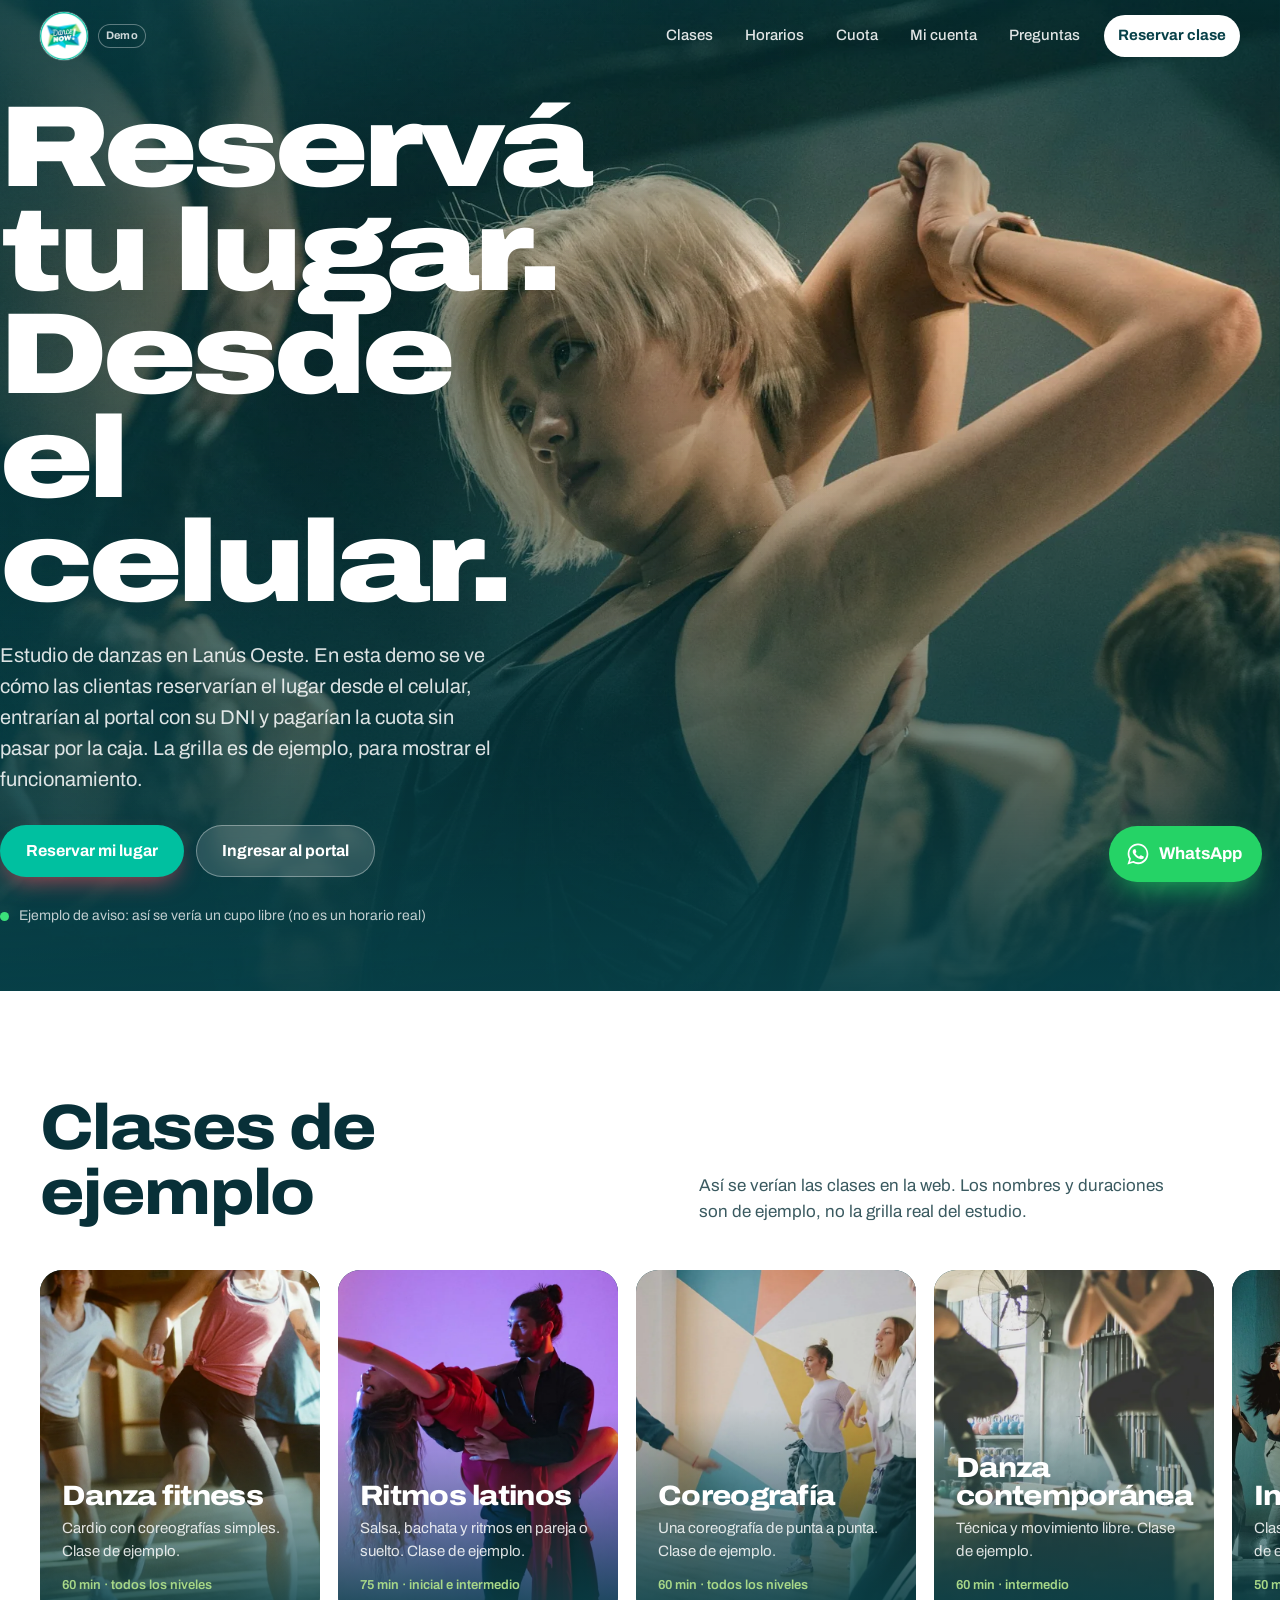
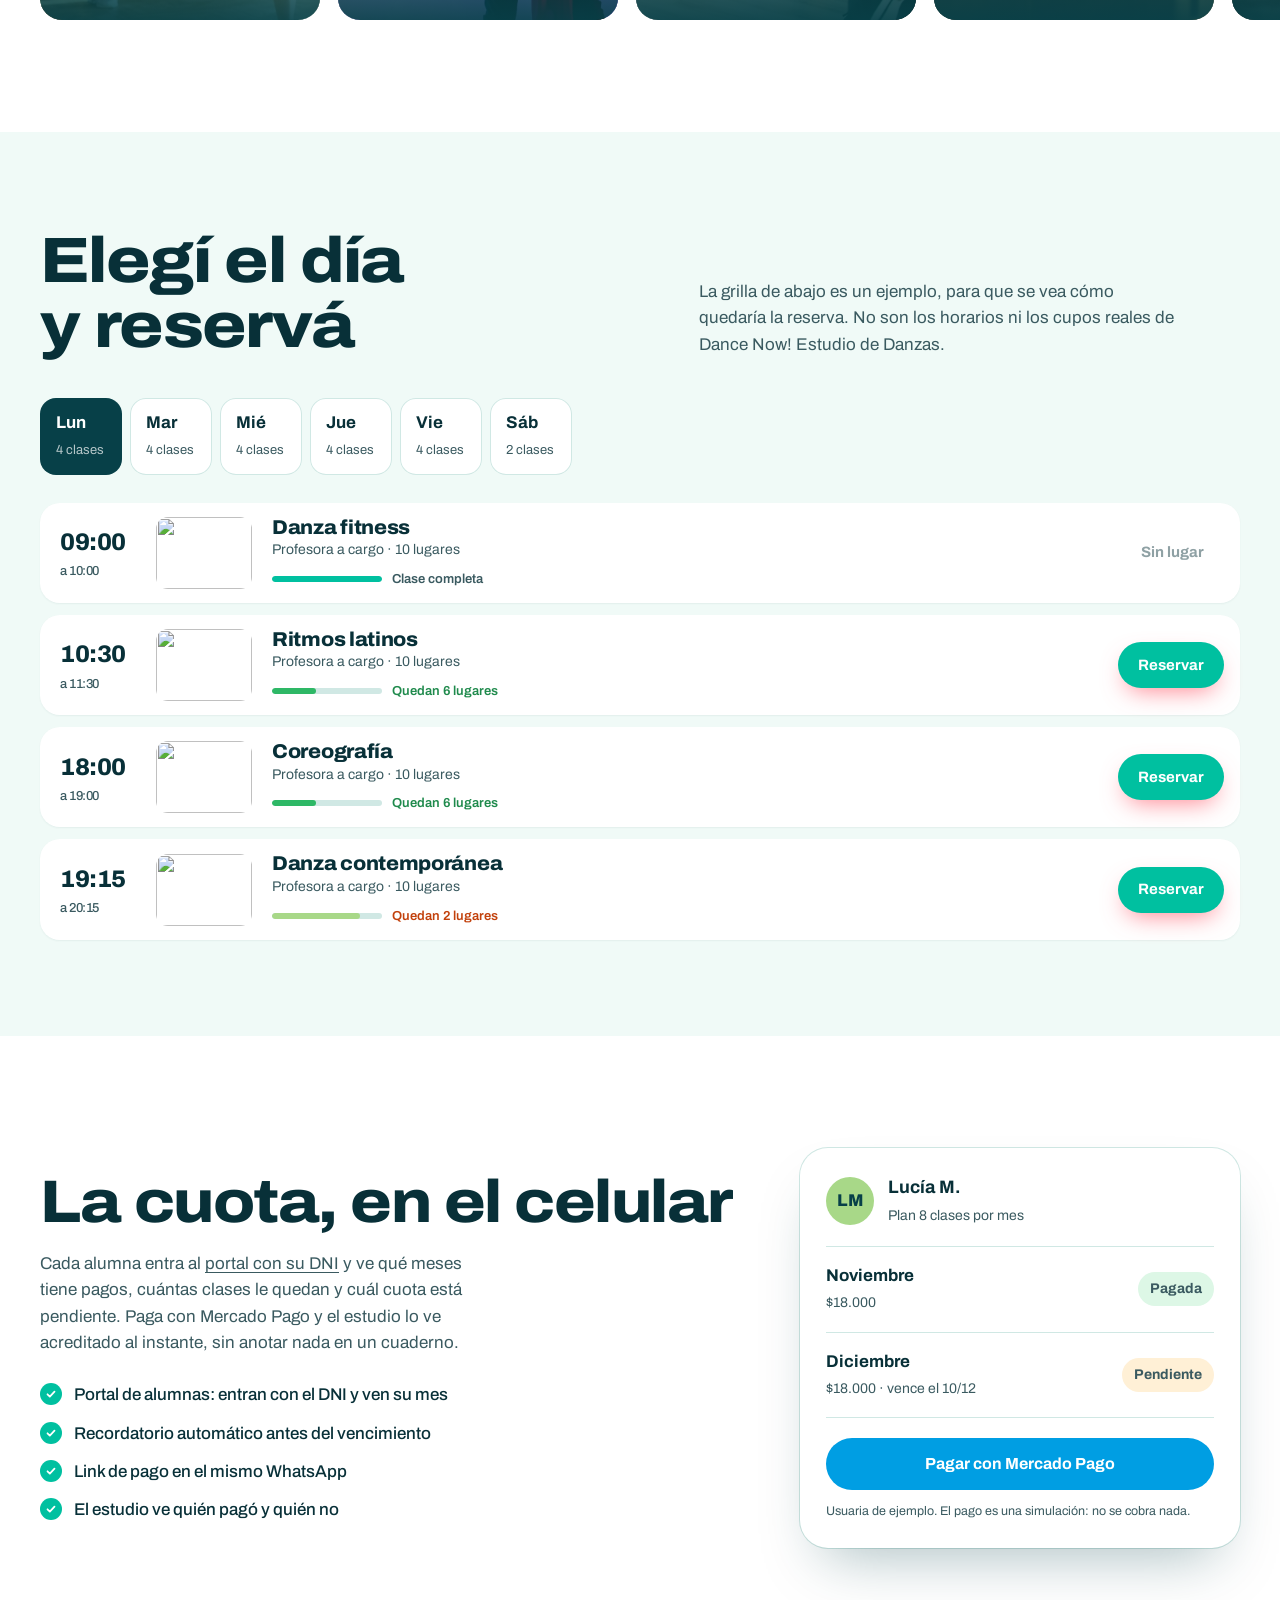
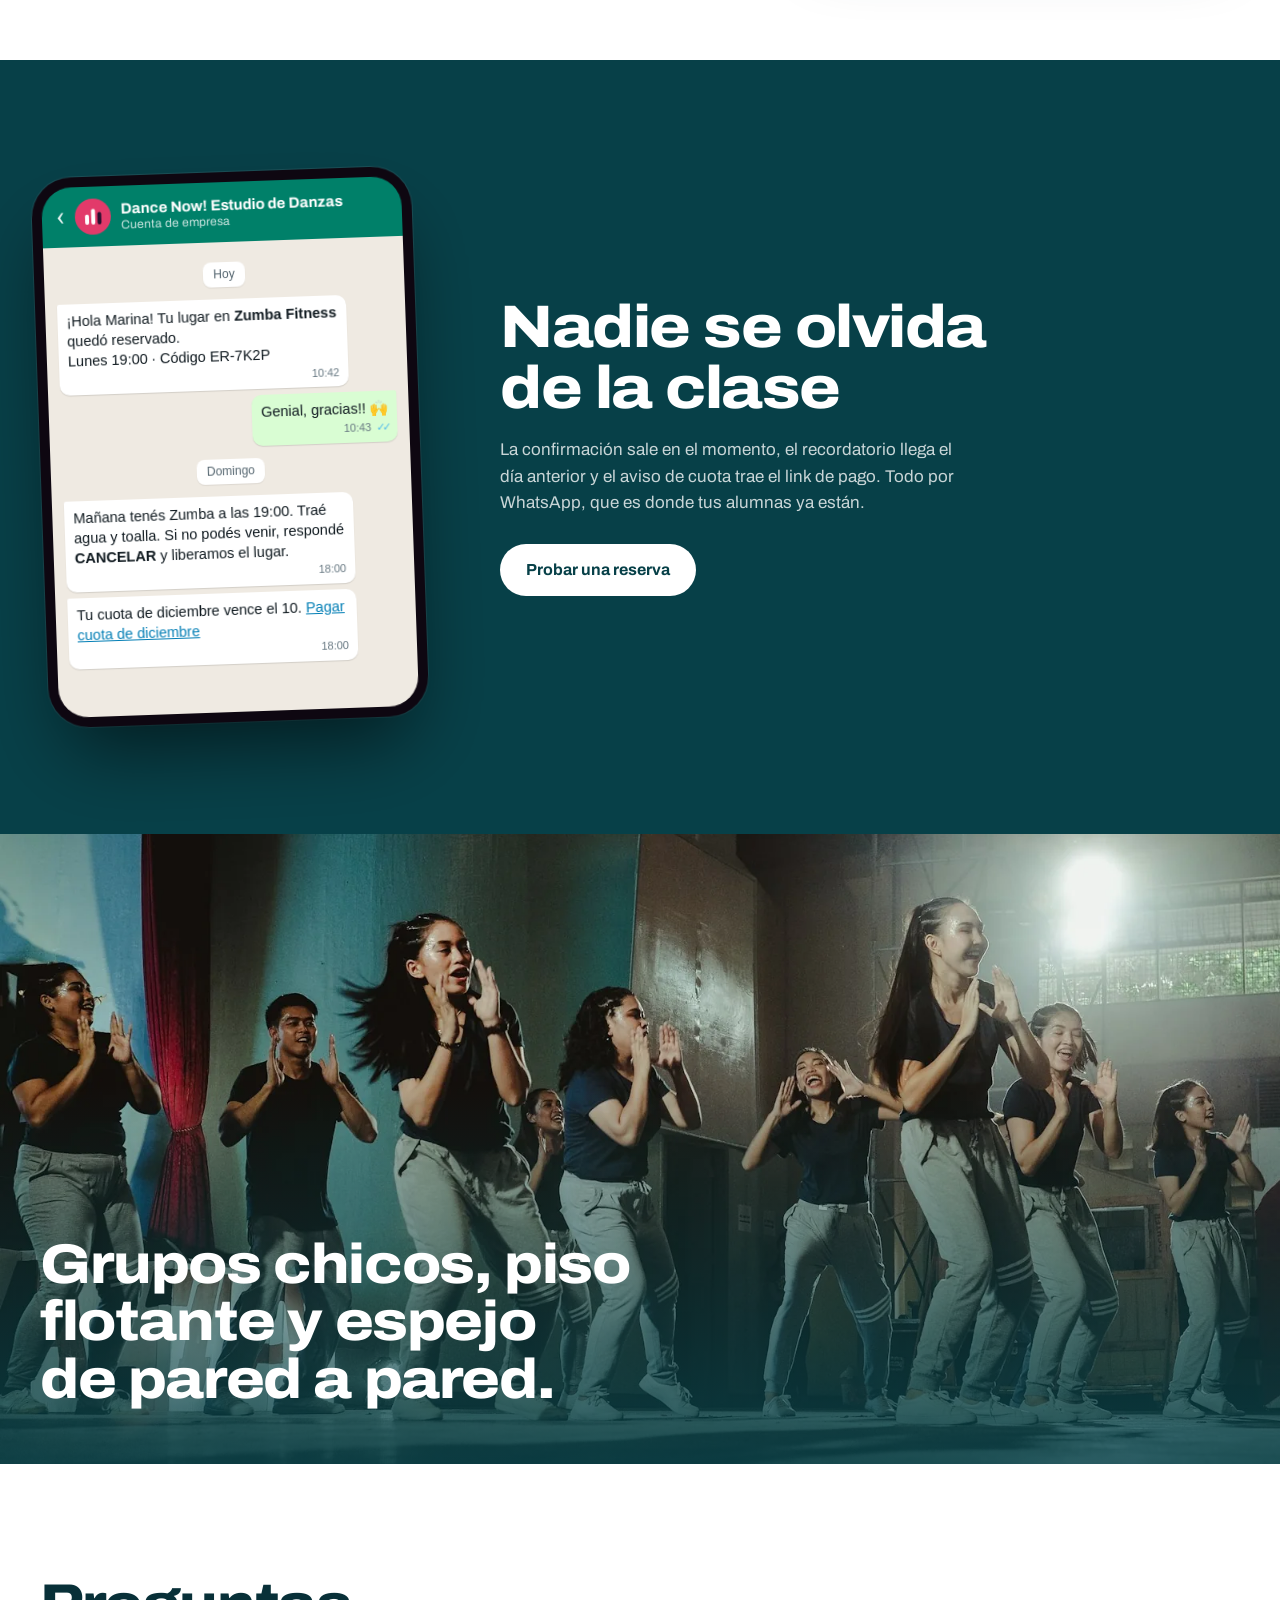
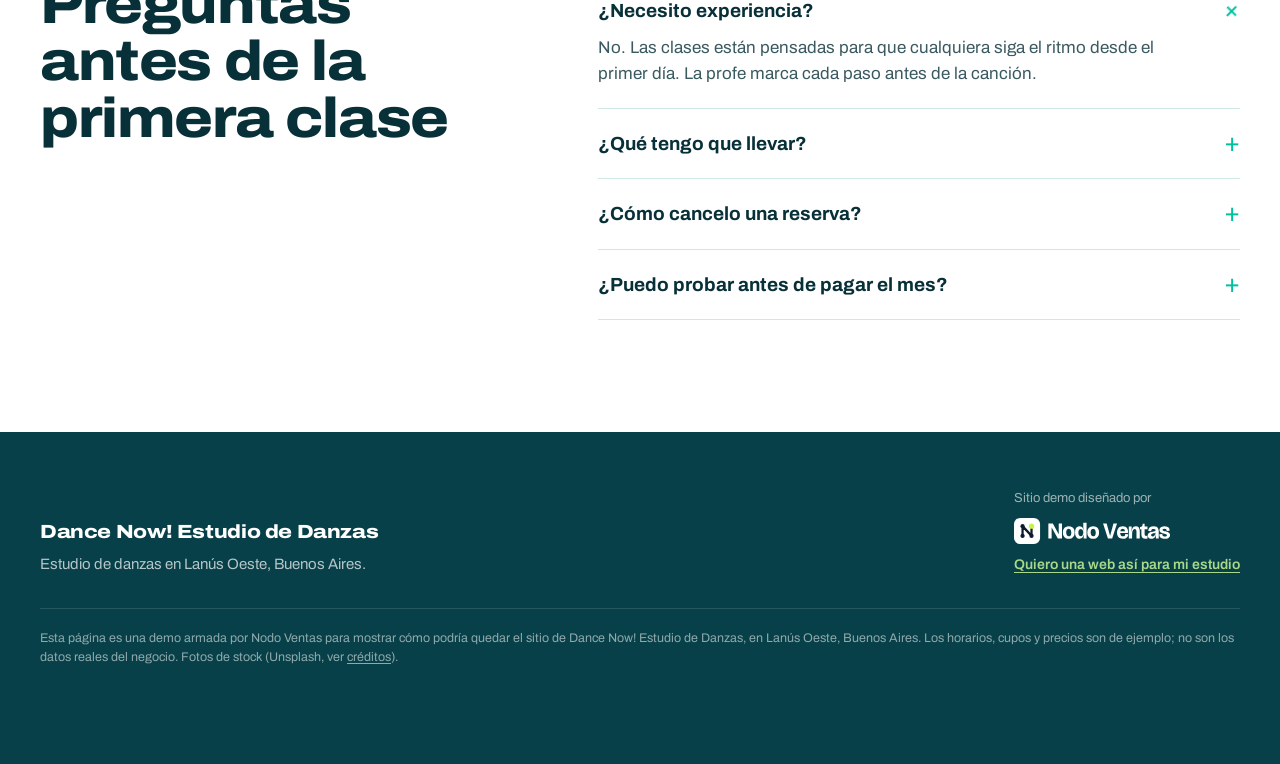
==== commit ca1d6a4c: "Branding real del negocio: logo, colores y fotos públicas" ====
--- a/index.html
+++ b/index.html
@@ -6,8 +6,8 @@
   <title>Dance Now! Estudio de Danzas · Lanús Oeste</title>
   <meta name="description" content="Demo de Nodo Ventas para Dance Now! Estudio de Danzas, estudio de danzas en Lanús Oeste: reserva desde el celular, portal y cuota. Horarios y precios de ejemplo.">
   <meta name="robots" content="noindex, nofollow">
-  <meta name="theme-color" content="#2A1030">
-  <link rel="icon" href="favicon.svg" type="image/svg+xml">
+  <meta name="theme-color" content="#074048">
+  <link rel="icon" href="img/brand/favicon.png" type="image/png">
   <link rel="preconnect" href="https://fonts.googleapis.com">
   <link rel="preconnect" href="https://fonts.gstatic.com" crossorigin>
   <link href="https://fonts.googleapis.com/css2?family=Archivo:wdth,wght@62..125,400..900&display=swap" rel="stylesheet">
@@ -20,8 +20,7 @@
   <header class="site-header" id="top">
     <div class="wrap header-inner">
       <a class="brand" href="#inicio" aria-label="Dance Now! Estudio de Danzas, inicio">
-        <svg class="brand-mark" viewBox="0 0 64 64" aria-hidden="true"><rect width="64" height="64" rx="16" fill="#E23A6A"/><rect x="15" y="26" width="8" height="22" rx="4" fill="#fff"/><rect x="28" y="14" width="8" height="34" rx="4" fill="#fff"/><rect x="41" y="22" width="8" height="26" rx="4" fill="#2A1030"/></svg>
-        <span class="brand-name">Dance Now! Estudio de Danzas</span>
+        <img class="brand-logo round" src="img/brand/logo.png" alt="Dance Now! Estudio de Danzas">
       </a>
       <a class="demo-tag" href="oferta/" title="Sitio demo hecho por Nodo Ventas">Demo</a>
       <button class="menu-btn" type="button" aria-expanded="false" aria-controls="nav" aria-label="Abrir menú"><span></span><span></span></button>
--- a/styles.css
+++ b/styles.css
@@ -1,14 +1,14 @@
 :root {
-  --plum: #2A1030;
-  --plum-2: #3D1848;
-  --coral: #E23A6A;
-  --coral-ink: #C41F52;
-  --amber: #F3B45C;
+  --plum: #074048;
+  --plum-2: #0A5860;
+  --coral: #00C0A0;
+  --coral-ink: #009980;
+  --amber: #A8D888;
   --paper: #FFFFFF;
-  --mist: #F7F1F4;
-  --ink: #2A1030;
-  --ink-soft: #5C4A62;
-  --line: #EADFE6;
+  --mist: #F0FAF7;
+  --ink: #083038;
+  --ink-soft: #3A5A60;
+  --line: #D0E8E4;
   --mp: #009EE3;
   --wa: #25D366;
   --font: "Archivo", "Helvetica Neue", Arial, sans-serif;
@@ -33,11 +33,28 @@
 
 /* header */
 .site-header { position: fixed; inset: 0 0 auto; z-index: 40; color: #fff; transition: background .4s var(--ease), box-shadow .4s var(--ease); }
-.site-header.solid { background: rgba(36, 16, 43, .92); backdrop-filter: saturate(1.4) blur(14px); box-shadow: 0 1px 0 rgba(255,255,255,.08); }
+.site-header.solid { background: rgba(7, 64, 72, .92); backdrop-filter: saturate(1.4) blur(14px); box-shadow: 0 1px 0 rgba(255,255,255,.08); }
 .header-inner { display: flex; align-items: center; justify-content: space-between; min-height: 72px; gap: 16px; }
 .brand { display: inline-flex; align-items: center; gap: 10px; text-decoration: none; }
 .brand-mark { width: 34px; height: 34px; }
 .brand-name { font-weight: 800; font-size: 19px; letter-spacing: -0.02em; font-variation-settings: "wdth" 118; }
+
+/* branding real */
+.brand-logo { display: block; height: 44px; width: auto; max-width: 200px; object-fit: contain; }
+.brand-logo.round { height: 48px; width: 48px; max-width: 48px; border-radius: 50%; background: #fff; object-fit: cover; box-shadow: 0 0 0 1px rgba(255,255,255,.18); }
+.brand-logo.tile { height: 52px; width: auto; max-width: 168px; border-radius: 8px; background: #fff; padding: 3px 5px; object-fit: contain; }
+.brand-wordmark { display: flex; flex-direction: column; justify-content: center; line-height: 1; color: #fff; text-decoration: none; }
+.brand-wordmark .wm-name { font-weight: 500; font-size: 22px; letter-spacing: 0.01em; font-variation-settings: "wdth" 110; }
+.brand-wordmark .wm-sub { font-size: 9px; font-weight: 600; letter-spacing: 0.16em; text-transform: uppercase; opacity: .88; margin-top: 3px; }
+.brand-wordmark.gm .wm-name { font-weight: 800; font-size: 24px; letter-spacing: -0.04em; text-transform: lowercase; font-variation-settings: "wdth" 125; }
+.brand-wordmark.gm .wm-sub { letter-spacing: 0.22em; font-weight: 600; font-size: 9px; }
+@media (max-width: 860px) {
+  .brand-logo { height: 38px; max-width: 150px; }
+  .brand-logo.round { height: 42px; width: 42px; max-width: 42px; }
+  .brand-logo.tile { height: 48px; max-width: 150px; }
+  .brand-wordmark .wm-name { font-size: 20px; }
+}
+
 .nav { display: flex; align-items: center; gap: 4px; }
 .nav a { text-decoration: none; font-size: 15px; font-weight: 500; padding: 9px 14px; border-radius: 999px; opacity: .88; transition: background .2s, opacity .2s; }
 .nav a:hover { opacity: 1; background: rgba(255,255,255,.1); }
@@ -74,7 +91,7 @@
 /* hero */
 .hero { position: relative; min-height: 100svh; display: flex; align-items: flex-end; color: #fff; overflow: hidden; background: var(--plum); }
 .hero-img { position: absolute; inset: 0; width: 100%; height: 100%; object-fit: cover; object-position: 62% 30%; transform: scale(1.06); animation: settle 1.8s var(--ease) forwards; }
-.hero-shade { position: absolute; inset: 0; background: linear-gradient(180deg, rgba(42, 16, 48,.55) 0%, rgba(42, 16, 48,0) 28%, rgba(42, 16, 48,.2) 50%, rgba(42, 16, 48,.94) 100%), linear-gradient(90deg, rgba(42, 16, 48,.7) 0%, rgba(42, 16, 48,0) 65%); }
+.hero-shade { position: absolute; inset: 0; background: linear-gradient(180deg, rgba(7, 64, 72,.55) 0%, rgba(7, 64, 72,0) 28%, rgba(7, 64, 72,.2) 50%, rgba(7, 64, 72,.94) 100%), linear-gradient(90deg, rgba(7, 64, 72,.7) 0%, rgba(7, 64, 72,0) 65%); }
 .hero-inner { position: relative; padding: 96px 0 64px; display: grid; grid-template-columns: 1.15fr minmax(260px, 360px); gap: 40px; align-items: end; width: 100%; }
 .hero-video { width: min(100%, 360px); aspect-ratio: 9 / 16; justify-self: end; border-radius: 22px; overflow: hidden; background: #000; box-shadow: 0 28px 60px -18px rgba(0,0,0,.7), 0 0 0 1px rgba(255,255,255,.14); }
 .hero-video video { width: 100%; height: 100%; display: block; object-fit: contain; background: #000; }
@@ -104,7 +121,7 @@
 @media (max-width: 860px) { .rail { grid-auto-columns: 78%; } }
 .class-tile { position: relative; scroll-snap-align: start; border-radius: 22px; overflow: hidden; aspect-ratio: 4 / 5; background: var(--plum); color: #fff; isolation: isolate; }
 .class-tile img { position: absolute; inset: 0; width: 100%; height: 100%; object-fit: cover; transition: transform .8s var(--ease); z-index: -1; }
-.class-tile::after { content: ""; position: absolute; inset: 0; z-index: -1; background: linear-gradient(180deg, rgba(42, 16, 48,0) 40%, rgba(42, 16, 48,.92) 100%); }
+.class-tile::after { content: ""; position: absolute; inset: 0; z-index: -1; background: linear-gradient(180deg, rgba(7, 64, 72,0) 40%, rgba(7, 64, 72,.92) 100%); }
 .class-tile:hover img { transform: scale(1.05); }
 .tile-copy { position: absolute; inset: auto 0 0; padding: 22px; }
 .tile-copy h3 { font-size: 28px; }
@@ -121,7 +138,7 @@
 .day[aria-selected="true"] { background: var(--plum); color: #fff; box-shadow: none; }
 .day[aria-selected="true"] small { color: rgba(255,255,255,.7); }
 .schedule { display: grid; gap: 12px; }
-.slot { display: grid; grid-template-columns: 76px 96px 1fr auto; align-items: center; gap: 20px; padding: 14px 16px 14px 20px; border-radius: 20px; background: #fff; box-shadow: 0 1px 2px rgba(42, 16, 48,.06); animation: rise .5s var(--ease) both; opacity: 0; transform: translateY(8px); }
+.slot { display: grid; grid-template-columns: 76px 96px 1fr auto; align-items: center; gap: 20px; padding: 14px 16px 14px 20px; border-radius: 20px; background: #fff; box-shadow: 0 1px 2px rgba(7, 64, 72,.06); animation: rise .5s var(--ease) both; opacity: 0; transform: translateY(8px); }
 .slot:nth-child(2) { animation-delay: .05s; } .slot:nth-child(3) { animation-delay: .1s; }
 .slot-time { font-size: 24px; font-weight: 800; font-variant-numeric: tabular-nums; letter-spacing: -0.02em; }
 .slot-time small { display: block; font-size: 13px; font-weight: 500; color: var(--ink-soft); }
@@ -151,7 +168,7 @@
 .ticks { list-style: none; padding: 0; margin: 26px 0 0; display: grid; gap: 12px; }
 .ticks li { display: flex; gap: 12px; align-items: flex-start; font-weight: 500; }
 .ticks li::before { content: ""; flex: 0 0 22px; height: 22px; border-radius: 50%; background: var(--coral) url("data:image/svg+xml,%3Csvg xmlns='http://www.w3.org/2000/svg' viewBox='0 0 24 24'%3E%3Cpath d='M6 12.5l4 4L18 8' fill='none' stroke='white' stroke-width='3' stroke-linecap='round' stroke-linejoin='round'/%3E%3C/svg%3E") center/14px no-repeat; margin-top: 1px; }
-.account { background: #fff; border-radius: 28px; padding: 26px; box-shadow: 0 30px 60px -24px rgba(42, 16, 48,.35), 0 0 0 1px var(--line); }
+.account { background: #fff; border-radius: 28px; padding: 26px; box-shadow: 0 30px 60px -24px rgba(7, 64, 72,.35), 0 0 0 1px var(--line); }
 .account-head { display: flex; gap: 14px; align-items: center; padding-bottom: 18px; border-bottom: 1px solid var(--line); }
 .account-head strong { display: block; font-size: 18px; } .account-head span { color: var(--ink-soft); font-size: 14px; }
 .avatar { width: 48px; height: 48px; border-radius: 50%; display: grid; place-items: center; background: var(--amber); color: var(--plum); font-weight: 800; }
@@ -191,7 +208,7 @@
 /* sala */
 .sala { position: relative; min-height: 70vh; display: flex; align-items: flex-end; color: #fff; }
 .sala img { position: absolute; inset: 0; width: 100%; height: 100%; object-fit: cover; }
-.sala::before { content: ""; position: absolute; inset: 0; z-index: 1; background: linear-gradient(0deg, rgba(42, 16, 48,.85), rgba(42, 16, 48,0) 60%); }
+.sala::before { content: ""; position: absolute; inset: 0; z-index: 1; background: linear-gradient(0deg, rgba(7, 64, 72,.85), rgba(7, 64, 72,0) 60%); }
 .sala-copy { position: relative; z-index: 2; padding-bottom: 56px; }
 .sala-copy h2 { font-size: clamp(30px, 4.4vw, 56px); max-width: 18ch; }
 
@@ -221,7 +238,7 @@
 .wa-float { position: fixed; right: 18px; bottom: 18px; z-index: 50; display: inline-flex; align-items: center; gap: 8px; height: 56px; padding: 0 20px 0 16px; border-radius: 999px; background: var(--wa); color: #fff; font-weight: 700; text-decoration: none; box-shadow: 0 14px 30px -10px rgba(37,211,102,.8); transition: transform .2s var(--ease); }
 .wa-float:hover { transform: translateY(-2px); }
 .wa-float svg { width: 26px; height: 26px; }
-.demo-chip { position: fixed; left: 14px; bottom: 18px; z-index: 50; font-size: 12px; font-weight: 600; text-decoration: none; padding: 7px 12px; border-radius: 999px; background: rgba(42, 16, 48,.78); color: rgba(255,255,255,.9); backdrop-filter: blur(8px); box-shadow: inset 0 0 0 1px rgba(255,255,255,.18); }
+.demo-chip { position: fixed; left: 14px; bottom: 18px; z-index: 50; font-size: 12px; font-weight: 600; text-decoration: none; padding: 7px 12px; border-radius: 999px; background: rgba(7, 64, 72,.78); color: rgba(255,255,255,.9); backdrop-filter: blur(8px); box-shadow: inset 0 0 0 1px rgba(255,255,255,.18); }
 @media (max-width: 520px) { .wa-float span { display: none; } .wa-float { padding: 0; width: 56px; justify-content: center; } }
 
 /* modal */
